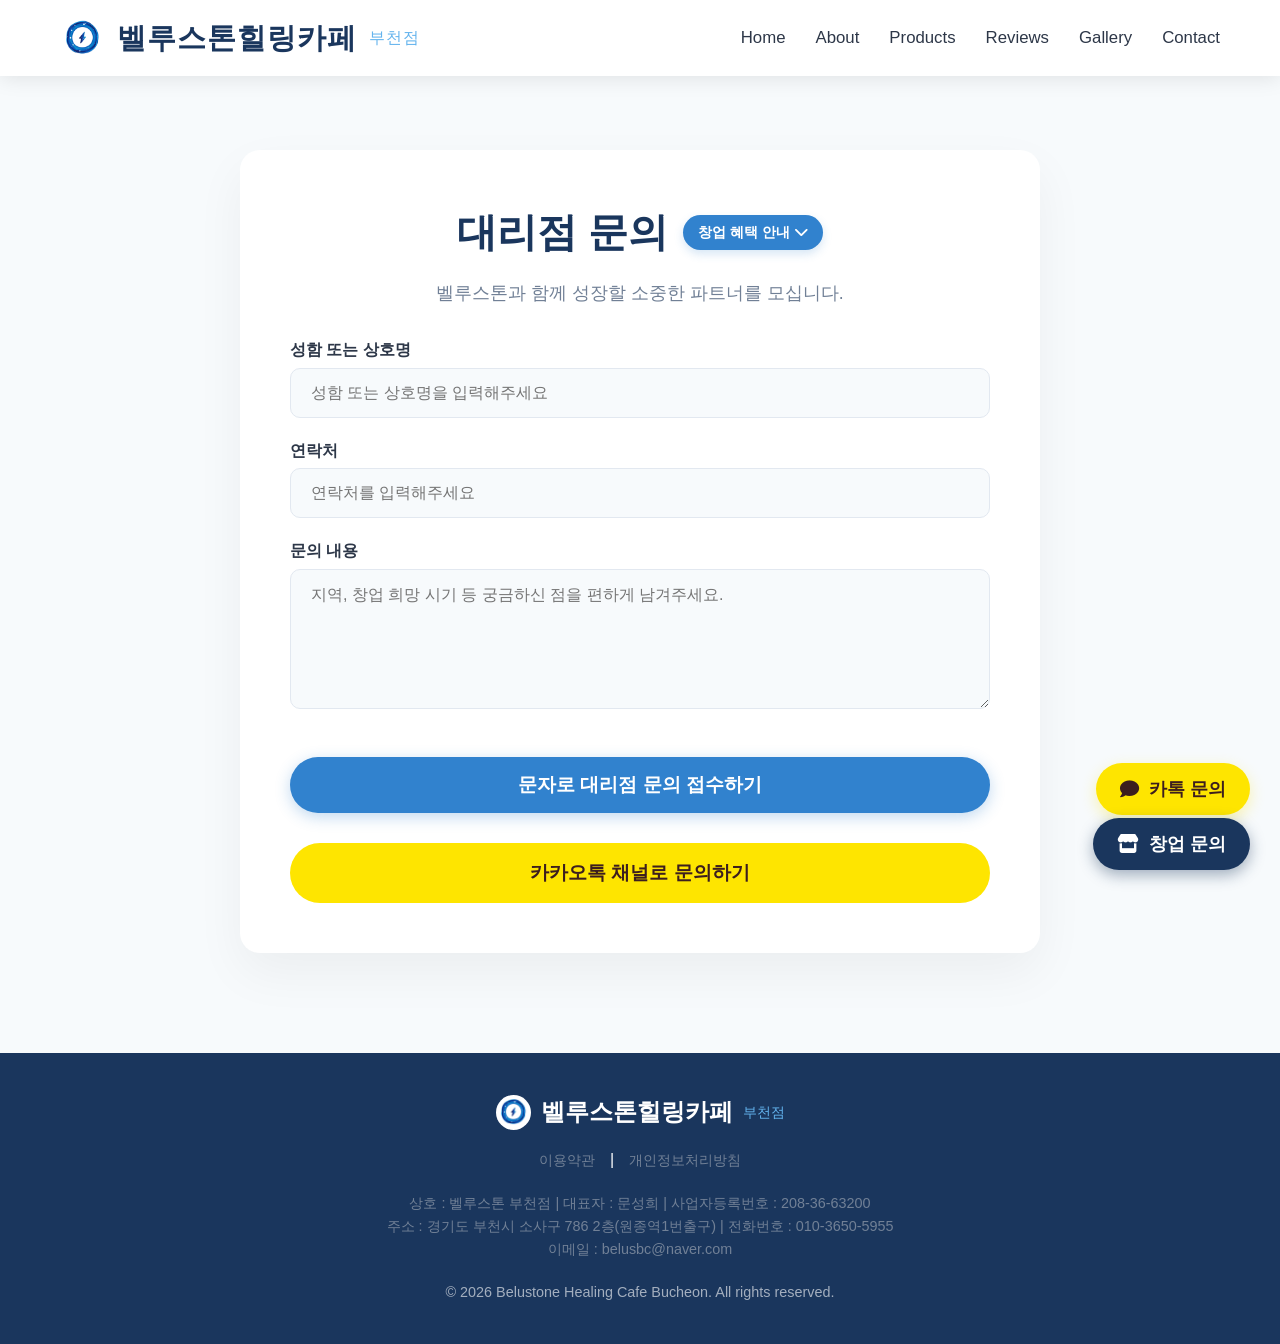
==== agency.html @ fb0eee07 "Update address format and change email to belusbc@naver.com" ====
<!DOCTYPE html>
<html lang="ko">
<head>
    <meta charset="UTF-8">
    <meta name="viewport" content="width=device-width, initial-scale=1.0">
    <!-- SEO Meta Tags -->
    <meta name="description" content="바쁜 일상 속 프라이빗 휴식, 벨루스톤힐링카페 부천점. 스톤테라피, 부천마사지, 괄사, 독소배출, 부천다이어트 효과가 있는 건강 힐링 카페를 원종동에서 경험해 보세요.">
    <meta name="keywords" content="벨루스톤, 힐링카페, 부천 카페, 부천마사지, 부천다이어트, 원종동마사지, 원종역마사지, 괄사, 독소배출, 다이어트, 스톤테라피, 카페 창업, 이너뷰티">
    <meta property="og:title" content="벨루스톤힐링카페 부천점">
    <meta property="og:description" content="바쁜 일상 속 휴식, 벨루스톤힐링카페 부천점에서 힐링하세요.">
    <meta property="og:image" content="https://벨루스톤카페부천점.kr/%EC%B9%B4%ED%86%A1%EC%8D%B8%EB%84%A4%EC%9D%BC.png">
    <meta property="og:url" content="https://벨루스톤카페부천점.kr">
    <title>대리점 문의 | 벨루스톤힐링카페 부천점</title>
    <link href="https://cdnjs.cloudflare.com/ajax/libs/font-awesome/6.0.0/css/all.min.css" rel="stylesheet">
    <link rel="stylesheet" href="style.css">
    <style>
        .agency-section { padding: 150px 0 100px; }
        .agency-container { max-width: 800px; margin: 0 auto; background: white; padding: 50px; border-radius: 20px; box-shadow: 0 20px 50px rgba(0,0,0,0.05); }
    </style>
    <link rel="icon" href="벨루스톤마크.png">
</head>
<body class="page-products">
    <!-- Header -->
    <header id="header" class="scrolled-always">
        <div class="nav-container">
            <a href="index.html" class="logo">
                <img src="벨루스톤마크.png" alt="벨루스톤힐링카페 로고" class="logo-img">
                벨루스톤힐링카페 <span>부천점</span>
            </a>
            <div class="mobile-menu-btn"><i class="fas fa-bars"></i></div>
            <nav class="nav-links">
                <a href="index.html#home">Home</a>
                <a href="index.html#about">About</a>
                <a href="products.html">Products</a>
                <a href="reviews.html">Reviews</a>
                <a href="gallery.html">Gallery</a>
                <a href="index.html#contact">Contact</a>
            </nav>
        </div>
    </header>

    <!-- Agency Form Section -->
    <section class="agency-section bg-light">
        <div class="container">
            <div class="agency-container">
                <div class="section-title" style="margin-bottom: 30px;">
                    <div style="display: flex; align-items: center; justify-content: center; gap: 15px; margin-bottom: 15px;">
                        <h2 style="margin-bottom: 0;">대리점 문의</h2>
                        <button id="readMoreBtn" class="btn-primary" style="padding: 8px 15px; font-size: 0.9rem; border-radius: 20px; border: none; cursor: pointer; transition: 0.3s; display: flex; align-items: center; gap: 5px; box-shadow: 0 4px 10px rgba(49, 130, 206, 0.2);">
                            창업 혜택 안내 <i class="fas fa-chevron-down"></i>
                        </button>
                    </div>
                    <p>벨루스톤과 함께 성장할 소중한 파트너를 모십니다.</p>
                </div>

                <div id="startupDetails" class="startup-details" style="display: none; opacity: 0; transition: all 0.5s ease; background: #F8FAFC; padding: 30px; border-radius: 15px; border: 1px solid #E2E8F0; margin-bottom: 30px; text-align: left;">
                    <h3 style="color: var(--primary-color); font-size: 1.5rem; margin-bottom: 20px; text-align: center;">왜 벨루스톤 힐링카페일까요?</h3>
                    
                    <div style="margin-bottom: 20px;">
                        <h4 style="color: #2D3748; font-size: 1.1rem; margin-bottom: 10px; border-bottom: 2px solid var(--primary-color); padding-bottom: 5px; display: inline-block;">✨ 3無 파격 혜택! 양심 프렌차이징</h4>
                        <p style="font-size: 1rem; line-height: 1.6; color: var(--text-main);">
                            가맹비 <b>NO!</b> 인테리어비 <b>NO!</b> 로열티 <b>NO!</b><br>
                            적은 비용으로 확실한 수익 실현이 가능한 <b>초저자본 창업</b> 아이템입니다. 재고 걱정 부담이 없어 초보자도 안심하고 시작할 수 있습니다.
                        </p>
                    </div>

                    <div style="margin-bottom: 20px;">
                        <h4 style="color: #2D3748; font-size: 1.1rem; margin-bottom: 10px; border-bottom: 2px solid var(--primary-color); padding-bottom: 5px; display: inline-block;">💰 탄탄한 3중 수익 구조</h4>
                        <ul style="font-size: 1rem; line-height: 1.6; color: var(--text-main); list-style-type: none; padding-left: 0;">
                            <li><i class="fas fa-check-circle" style="color: var(--primary-color); margin-right: 8px;"></i><b>힐링카페 운영 수익</b></li>
                            <li><i class="fas fa-check-circle" style="color: var(--primary-color); margin-right: 8px;"></i><b>판매 수익</b> (건강기능식품, 화장품, 온열 및 뷰티 관리 제품)</li>
                            <li><i class="fas fa-check-circle" style="color: var(--primary-color); margin-right: 8px;"></i><b>영업 수익</b></li>
                        </ul>
                    </div>

                    <div style="margin-bottom: 20px;">
                        <h4 style="color: #2D3748; font-size: 1.1rem; margin-bottom: 10px; border-bottom: 2px solid var(--primary-color); padding-bottom: 5px; display: inline-block;">📈 특허받은 독점 기술로 평생 사업</h4>
                        <p style="font-size: 1rem; line-height: 1.6; color: var(--text-main);">
                            고령화 시대, 건강에 투자하는 소비자가 급증하고 있습니다.<br>
                            벨루스톤 힐링카페는 누구도 흉내 낼 수 없는 <b>특허받은 독점 온열 기술</b>로 모방 불가의 경쟁력을 갖추고 있습니다. 체계적인 <b>교육 시스템</b>으로 초보자도 전문가로 성장할 수 있습니다.
                        </p>
                    </div>

                    <div style="background: white; padding: 20px; border-radius: 10px; text-align: center; border: 1px solid #E2E8F0;">
                        <h4 style="color: var(--primary-color); font-size: 1.1rem; margin-bottom: 10px;">📅 정기 1박 2일 창업 세미나 안내</h4>
                        <p style="color: var(--text-light); margin-bottom: 0; font-size: 0.95rem;">
                            비전을 직접 눈으로 확인하실 수 있는 <b>세미나</b>가 매월 개최됩니다.<br>
                            아래 폼을 통해 문의를 남겨주시면 자세한 일정과 참가 방법을 안내해 드립니다.
                        </p>
                    </div>
                </div>

                <form class="contact-form" onsubmit="event.preventDefault(); sendAgencySMS();">
                    <div class="form-group">
                        <label style="font-weight: bold; display: block; margin-bottom: 5px;">성함 또는 상호명</label>
                        <input type="text" id="agencyName" placeholder="성함 또는 상호명을 입력해주세요" required>
                    </div>
                    <div class="form-group">
                        <label style="font-weight: bold; display: block; margin-bottom: 5px;">연락처</label>
                        <input type="tel" id="agencyPhone" placeholder="연락처를 입력해주세요" required>
                    </div>
                    <div class="form-group">
                        <label style="font-weight: bold; display: block; margin-bottom: 5px;">문의 내용</label>
                        <textarea id="agencyMessage" rows="6" placeholder="지역, 창업 희망 시기 등 궁금하신 점을 편하게 남겨주세요." required></textarea>
                    </div>
                    <button type="submit" class="btn-primary w-100" style="margin-top: 20px; padding: 15px; font-size: clamp(1rem, 4vw, 1.2rem); word-break: keep-all; white-space: nowrap;">문자로 대리점 문의 접수하기</button>
                    <a href="http://pf.kakao.com/_npxdPX" target="_blank" class="btn-primary w-100" style="margin-top: 10px; padding: 15px; font-size: clamp(1rem, 4vw, 1.2rem); background-color: #FEE500; color: #3C1E1E; text-align: center; display: block; box-shadow: none;">카카오톡 채널로 문의하기</a>
                </form>
            </div>
        </div>
    </section>

    <!-- Footer -->
    <footer>
        <div class="container footer-content">
            <div class="footer-logo">
                <img src="벨루스톤마크.png" alt="벨루스톤힐링카페 로고" class="footer-logo-img">
                벨루스톤힐링카페 <span>부천점</span>
            </div>
            <div style="margin: 15px 0;">
                <a href="terms.html" style="color: var(--text-light); text-decoration: none; margin: 0 10px; font-size: 0.9rem;">이용약관</a> | 
                <a href="privacy.html" style="color: var(--text-light); text-decoration: none; margin: 0 10px; font-size: 0.9rem;">개인정보처리방침</a>
            </div>
                        <div style="margin: 20px 0; line-height: 1.6; font-size: 0.9rem; color: var(--text-light);">
                상호 : 벨루스톤 부천점 | 대표자 : 문성희 | 사업자등록번호 : 208-36-63200<br>
                주소 : 경기도 부천시 소사구 786 2층(원종역1번출구) | 전화번호 : 010-3650-5955<br>
                이메일 : belusbc@naver.com
            </div>
            <p class="copyright">&copy; 2026 Belustone Healing Cafe Bucheon. All rights reserved.</p>
        </div>
    </footer>
    <script src="script.js"></script>
    <script>
        document.getElementById('readMoreBtn').addEventListener('click', function() {
            const details = document.getElementById('startupDetails');
            const icon = this.querySelector('i');
            
            if (details.style.display === 'none') {
                details.style.display = 'block';
                // Trigger reflow for fade in
                setTimeout(() => {
                    details.style.opacity = '1';
                }, 10);
                icon.classList.remove('fa-chevron-down');
                icon.classList.add('fa-chevron-up');
            } else {
                details.style.opacity = '0';
                setTimeout(() => {
                    details.style.display = 'none';
                }, 500);
                icon.classList.remove('fa-chevron-up');
                icon.classList.add('fa-chevron-down');
            }
        });
    </script>

    <!-- Floating Button for KakaoTalk -->
    <a href="http://pf.kakao.com/_npxdPX" target="_blank" class="floating-btn-kakao">
        <i class="fas fa-comment"></i> 카톡 문의
    </a>

    <!-- Floating Button for Franchise -->
    <a href="agency.html" class="floating-btn">
        <i class="fas fa-store"></i> 창업 문의
    </a>
</body>
</html>
---- style.css ----
/* Base Reset & Variables */
:root {
    --primary-color: #1A365D; /* Deep Navy Blue */
    --secondary-color: #3182CE; /* Bright Blue */
    --accent-color: #63B3ED; /* Light Blue */
    --text-main: #2D3748;
    --text-light: #718096;
    --bg-main: #FFFFFF;
    --bg-light: #F7FAFC;
    --bg-gradient: linear-gradient(135deg, #1A365D 0%, #3182CE 100%);
    --font-family: 'Pretendard', -apple-system, BlinkMacSystemFont, "Segoe UI", Roboto, "Helvetica Neue", Arial, sans-serif;
    --transition-smooth: all 0.3s ease-in-out;
}

* {
    margin: 0;
    padding: 0;
    box-sizing: border-box;
}

html {
    scroll-behavior: smooth;
}

body {
    font-family: var(--font-family);
    color: var(--text-main);
    line-height: 1.6;
    background-color: var(--bg-main);
}

a {
    text-decoration: none;
    color: inherit;
}

ul {
    list-style: none;
}

.container {
    max-width: 1200px;
    margin: 0 auto;
    padding: 0 20px;
}

.section-padding {
    padding: 100px 0;
}

.section-title {
    text-align: center;
    margin-bottom: 60px;
}

.section-title h2 {
    font-size: 2.5rem;
    color: var(--primary-color);
    margin-bottom: 15px;
    font-weight: 700;
}

.section-title p {
    font-size: 1.1rem;
    color: var(--text-light);
}

.bg-light {
    background-color: var(--bg-light);
}

/* Buttons */
.btn-primary {
    display: inline-block;
    padding: 15px 35px;
    background-color: var(--secondary-color);
    color: white;
    font-size: 1.1rem;
    font-weight: 600;
    border-radius: 30px;
    border: none;
    cursor: pointer;
    transition: var(--transition-smooth);
    box-shadow: 0 4px 15px rgba(49, 130, 206, 0.3);
}

.btn-primary:hover {
    background-color: var(--primary-color);
    transform: translateY(-2px);
    box-shadow: 0 6px 20px rgba(26, 54, 93, 0.4);
}

.w-100 {
    width: 100%;
}

/* Header */
header {
    position: fixed;
    top: 0;
    left: 0;
    width: 100%;
    z-index: 1000;
    transition: var(--transition-smooth);
    background: transparent;
    padding: 20px 0;
}

header.scrolled {
    background: rgba(255, 255, 255, 0.95);
    backdrop-filter: blur(10px);
    box-shadow: 0 2px 20px rgba(0, 0, 0, 0.1);
    padding: 15px 0;
}

.nav-container {
    max-width: 1200px;
    margin: 0 auto;
    padding: 0 20px;
    display: flex;
    justify-content: space-between;
    align-items: center;
}

.logo {
    display: flex;
    align-items: center;
    gap: 12px;
    font-size: 1.8rem;
    font-weight: 800;
    color: white;
    transition: var(--transition-smooth);
    letter-spacing: 1px;
}

.logo-img {
    height: 45px;
    width: 45px;
    object-fit: contain;
    border-radius: 50%;
    background-color: white; /* Make it pop against blue nav */
    padding: 2px;
}

.logo span {
    font-size: 1rem;
    font-weight: 400;
    color: var(--accent-color);
}

header.scrolled .logo {
    color: var(--primary-color);
}

.nav-links {
    display: flex;
    gap: 30px;
}

.nav-links a {
    font-weight: 500;
    color: white;
    font-size: 1.05rem;
    position: relative;
    transition: var(--transition-smooth);
}

header.scrolled .nav-links a {
    color: var(--text-main);
}

.nav-links a::after {
    content: '';
    position: absolute;
    width: 0;
    height: 2px;
    bottom: -5px;
    left: 0;
    background-color: var(--accent-color);
    transition: var(--transition-smooth);
}

.nav-links a:hover::after,
.nav-links a.active::after {
    width: 100%;
}

header.scrolled .nav-links a:hover,
header.scrolled .nav-links a.active {
    color: var(--primary-color);
}

.mobile-menu-btn {
    display: none;
    font-size: 1.5rem;
    color: white;
    cursor: pointer;
}

header.scrolled .mobile-menu-btn {
    color: var(--primary-color);
}

/* Hero Section */
.hero {
    height: 100vh;
    background: var(--bg-gradient);
    display: flex;
    align-items: center;
    justify-content: center;
    text-align: center;
    position: relative;
    overflow: hidden;
}

/* Adding a subtle overlay effect for the hero */
.hero::before {
    content: '';
    position: absolute;
    top: 0; left: 0; right: 0; bottom: 0;
    background: url('벨루스톤마크.png') no-repeat center center;
    background-size: 50%;
    opacity: 0.1;
    pointer-events: none;
}

.hero::after {
    content: '';
    position: absolute;
    top: 0; left: 0; right: 0; bottom: 0;
    background: radial-gradient(circle at center, rgba(255,255,255,0.05) 0%, rgba(0,0,0,0.4) 100%);
    pointer-events: none;
}

.hero-content {
    position: relative;
    z-index: 1;
    color: white;
    max-width: 800px;
    padding: 0 20px;
}

.hero-content h1 {
    font-size: 4rem;
    font-weight: 800;
    margin-bottom: 20px;
    line-height: 1.2;
    text-shadow: 0 2px 10px rgba(0,0,0,0.2);
}

.hero-content p {
    font-size: 1.3rem;
    margin-bottom: 40px;
    font-weight: 300;
    opacity: 0.9;
}

/* About Section */
.about-grid {
    display: grid;
    grid-template-columns: 1fr 1fr;
    gap: 60px;
    align-items: center;
}

.about-text h3 {
    font-size: 2rem;
    color: var(--primary-color);
    margin-bottom: 20px;
}

.about-text p {
    font-size: 1.1rem;
    color: var(--text-light);
    margin-bottom: 30px;
}

.features-list li {
    margin-bottom: 15px;
    font-size: 1.1rem;
    display: flex;
    align-items: center;
    gap: 10px;
}

.features-list i {
    color: var(--secondary-color);
    font-size: 1.2rem;
}

.about-image-placeholder {
    width: 100%;
    aspect-ratio: 4/3;
    background: linear-gradient(135deg, #E2E8F0 0%, #CBD5E0 100%);
    border-radius: 20px;
    display: flex;
    align-items: center;
    justify-content: center;
    box-shadow: 0 20px 40px rgba(0,0,0,0.05);
    transition: var(--transition-smooth);
}

.about-image-placeholder:hover {
    transform: translateY(-10px);
    box-shadow: 0 30px 60px rgba(26,54,93,0.1);
}

.img-box {
    text-align: center;
    color: var(--text-light);
}

.img-box i {
    font-size: 3rem;
    margin-bottom: 10px;
    color: var(--secondary-color);
    opacity: 0.5;
}

/* Products Section */
.product-grid {
    display: grid;
    grid-template-columns: repeat(auto-fit, minmax(300px, 1fr));
    gap: 30px;
    align-items: center;
}

.product-card {
    background: white;
    border-radius: 20px;
    overflow: hidden;
    box-shadow: 0 10px 30px rgba(0,0,0,0.05);
    transition: var(--transition-smooth);
}

.product-card:hover {
    transform: translateY(-10px);
    box-shadow: 0 20px 40px rgba(49,130,206,0.15);
}

.product-img-placeholder {
    width: 100%;
    height: 250px;
    background: #EDF2F7;
    display: flex;
    flex-direction: column;
    align-items: center;
    justify-content: center;
    color: var(--text-light);
}

.product-img-placeholder i {
    font-size: 2.5rem;
    margin-bottom: 10px;
    color: var(--accent-color);
}

.product-info {
    padding: 30px;
    text-align: center;
}

.product-info h3 {
    font-size: 1.4rem;
    color: var(--primary-color);
    margin-bottom: 15px;
}

.product-info p {
    color: var(--text-light);
}

/* Contact Section */
.contact-wrapper {
    display: grid;
    grid-template-columns: 1fr 1fr;
    gap: 50px;
    background: white;
    border-radius: 20px;
    padding: 50px;
    box-shadow: 0 20px 50px rgba(0,0,0,0.05);
}

.contact-info {
    padding-right: 30px;
}

.contact-info h3 {
    font-size: 1.8rem;
    color: var(--primary-color);
    margin-bottom: 25px;
}

.contact-info p {
    display: flex;
    align-items: center;
    gap: 15px;
    margin-bottom: 20px;
    font-size: 1.1rem;
    color: var(--text-light);
}

.contact-info i {
    color: var(--secondary-color);
    font-size: 1.3rem;
    width: 25px;
    text-align: center;
}

.contact-form {
    display: flex;
    flex-direction: column;
    gap: 20px;
}

.form-group input,
.form-group textarea {
    width: 100%;
    padding: 15px 20px;
    border: 1px solid #E2E8F0;
    border-radius: 10px;
    font-family: inherit;
    font-size: 1rem;
    transition: var(--transition-smooth);
    background: var(--bg-light);
}

.form-group input:focus,
.form-group textarea:focus {
    outline: none;
    border-color: var(--secondary-color);
    background: white;
    box-shadow: 0 0 0 3px rgba(49,130,206,0.1);
}

/* Footer */
footer {
    background-color: var(--primary-color);
    color: white;
    padding: 40px 0;
    text-align: center;
}

.footer-logo {
    display: flex;
    align-items: center;
    justify-content: center;
    gap: 10px;
    font-size: 1.5rem;
    font-weight: 800;
    margin-bottom: 15px;
}

.footer-logo-img {
    height: 35px;
    width: 35px;
    object-fit: contain;
    border-radius: 50%;
    background-color: white;
    padding: 2px;
}

.footer-logo span {
    font-size: 0.9rem;
    font-weight: 400;
    color: var(--accent-color);
}

.copyright {
    color: rgba(255,255,255,0.6);
    font-size: 0.9rem;
}

/* Animations */
.fade-in-section {
    opacity: 0;
    transform: translateY(30px);
    visibility: hidden;
    transition: opacity 0.8s ease-out, transform 0.8s ease-out;
    will-change: opacity, visibility;
}

.fade-in-section.is-visible {
    opacity: 1;
    transform: none;
    visibility: visible;
}

/* Responsive Design */
@media (max-width: 992px) {
    .about-grid, .contact-wrapper {
        grid-template-columns: 1fr;
    }
    
    .hero-content h1 {
        font-size: 3rem;
    }
}

@media (max-width: 768px) {
    .nav-links {
        display: none;
        position: absolute;
        top: 100%;
        left: 0;
        width: 100%;
        background: white;
        flex-direction: column;
        padding: 20px 0;
        box-shadow: 0 10px 20px rgba(0,0,0,0.1);
        text-align: center;
    }

    .nav-links.active {
        display: flex;
    }

    .nav-links a {
        color: var(--text-main);
        padding: 10px 0;
    }

    .mobile-menu-btn {
        display: block;
    }
    
    header.scrolled .mobile-menu-btn {
        color: var(--primary-color);
    }
    
    .hero-content h1 {
        font-size: 2.5rem;
    }
    
    .contact-wrapper {
        padding: 30px;
    }
}

.btn-naver-map:hover {
    background-color: #02b350;
    transform: translateY(-2px);
    box-shadow: 0 6px 15px rgba(3, 199, 90, 0.4);
}

.map-container {
    width: 100%;
    height: 300px;
    border-radius: 15px;
    overflow: hidden;
    box-shadow: 0 10px 20px rgba(0,0,0,0.05);
}

@media (max-width: 768px) {
    .location-section {
        grid-template-columns: 1fr;
    }
    .map-container {
        height: 250px;
    }
}

/* --- Page Specific Styles --- */
.page-products header.scrolled-always {
    background: rgba(255, 255, 255, 0.95);
    backdrop-filter: blur(10px);
    box-shadow: 0 2px 20px rgba(0, 0, 0, 0.1);
    padding: 15px 0;
}
.page-products header.scrolled-always .logo {
    color: var(--primary-color);
}
.page-products header.scrolled-always .nav-links a {
    color: var(--text-main);
}
.page-products header.scrolled-always .nav-links a:hover,
.page-products header.scrolled-always .nav-links a.active {
    color: var(--primary-color);
}
.page-products header.scrolled-always .mobile-menu-btn {
    color: var(--primary-color);
}

.page-header {
    padding: 150px 0 80px;
    text-align: center;
    border-bottom: 1px solid #E2E8F0;
}
.page-header h1 {
    font-size: 3rem;
    color: var(--primary-color);
    margin-bottom: 15px;
}
.page-header p {
    font-size: 1.2rem;
    color: var(--text-light);
}

/* Gallery Grid System */
.gallery-grid {
    display: grid;
    grid-template-columns: repeat(auto-fill, minmax(280px, 1fr));
    gap: 30px;
}

.gallery-item {
    position: relative;
    width: 100%;
    aspect-ratio: 1 / 1; /* Force perfect square (1:1 ratio) */
    border-radius: 20px;
    overflow: hidden;
    background: white;
    box-shadow: 0 10px 25px rgba(0,0,0,0.05);
    transition: var(--transition-smooth);
    cursor: pointer;
}

.gallery-item img {
    width: 100%;
    height: 100%;
    object-fit: cover; /* Crop gracefully to fill the square */
    object-position: center;
    transition: transform 0.5s ease;
}

/* Premium Hover Effect */
.gallery-item:hover {
    box-shadow: 0 20px 40px rgba(49, 130, 206, 0.15);
}

.gallery-item:hover img {
    transform: scale(1.08); /* Slight zoom in on hover */
}

/* Fallback for broken images (if needed before upload) */
.gallery-item::before {
    content: '\f03e'; /* FontAwesome image icon */
    font-family: 'Font Awesome 6 Free';
    font-weight: 900;
    position: absolute;
    top: 50%;
    left: 50%;
    transform: translate(-50%, -50%);
    font-size: 3rem;
    color: #CBD5E0;
    z-index: -1;
}

/* Responsive adjustments for gallery */
@media (max-width: 768px) {
    .gallery-grid {
        grid-template-columns: repeat(auto-fill, minmax(220px, 1fr));
        gap: 20px;
    }
}
@media (max-width: 480px) {
    .gallery-grid {
        grid-template-columns: 1fr;
    }
}

/* --- About Section Store Gallery & Map --- */
.mt-50 {
    margin-top: 50px;
}

.store-gallery {
    display: grid;
    grid-template-columns: repeat(2, 1fr);
    gap: 15px;
}

.gallery-item-small {
    position: relative;
    aspect-ratio: 4 / 3;
    border-radius: 15px;
    overflow: hidden;
    box-shadow: 0 4px 10px rgba(0,0,0,0.1);
}

.gallery-item-small img {
    width: 100%;
    height: 100%;
    object-fit: cover;
    transition: transform 0.3s ease;
}

.gallery-item-small:hover img {
    transform: scale(1.05);
}

.location-section {
    display: grid;
    grid-template-columns: 1fr 1fr;
    gap: 40px;
    background: #F8FAFC;
    padding: 40px;
    border-radius: 20px;
    align-items: center;
}

.location-info h3 {
    font-size: 1.8rem;
    color: var(--primary-color);
    margin-bottom: 20px;
}

.location-info p {
    font-size: 1.1rem;
    color: var(--text-main);
    margin-bottom: 10px;
}

.btn-naver-map {
    display: inline-block;
    margin-top: 20px;
    padding: 12px 25px;
    background-color: #03C75A; /* Naver Green */
    color: white;
    font-weight: 700;
    border-radius: 8px;
    transition: var(--transition-smooth);
    box-shadow: 0 4px 10px rgba(3, 199, 90, 0.3);
}

.btn-naver-map:hover {
    background-color: #02b350;
    transform: translateY(-2px);
    box-shadow: 0 6px 15px rgba(3, 199, 90, 0.4);
}

.map-container {
    width: 100%;
    height: 300px;
    border-radius: 15px;
    overflow: hidden;
    box-shadow: 0 10px 20px rgba(0,0,0,0.05);
}

@media (max-width: 768px) {
    .location-section {
        grid-template-columns: 1fr;
    }
    .map-container {
        height: 250px;
    }
}

/* --- Page Specific Styles --- */
.page-products header.scrolled-always {
    background: rgba(255, 255, 255, 0.95);
    backdrop-filter: blur(10px);
    box-shadow: 0 2px 20px rgba(0, 0, 0, 0.1);
    padding: 15px 0;
}
.page-products header.scrolled-always .logo {
    color: var(--primary-color);
}
.page-products header.scrolled-always .nav-links a {
    color: var(--text-main);
}
.page-products header.scrolled-always .nav-links a:hover,
.page-products header.scrolled-always .nav-links a.active {
    color: var(--primary-color);
}
.page-products header.scrolled-always .mobile-menu-btn {
    color: var(--primary-color);
}

.page-header {
    padding: 150px 0 80px;
    text-align: center;
    border-bottom: 1px solid #E2E8F0;
}
.page-header h1 {
    font-size: 3rem;
    color: var(--primary-color);
    margin-bottom: 15px;
}
.page-header p {
    font-size: 1.2rem;
    color: var(--text-light);
}

/* Gallery Grid System */
.gallery-grid {
    display: grid;
    grid-template-columns: repeat(auto-fill, minmax(280px, 1fr));
    gap: 30px;
}

.gallery-item {
    position: relative;
    width: 100%;
    aspect-ratio: 1 / 1; /* Force perfect square (1:1 ratio) */
    border-radius: 20px;
    overflow: hidden;
    background: white;
    box-shadow: 0 10px 25px rgba(0,0,0,0.05);
    transition: var(--transition-smooth);
    cursor: pointer;
}

.gallery-item img {
    width: 100%;
    height: 100%;
    object-fit: cover; /* Crop gracefully to fill the square */
    object-position: center;
    transition: transform 0.5s ease;
}

/* Premium Hover Effect */
.gallery-item:hover {
    box-shadow: 0 20px 40px rgba(49, 130, 206, 0.15);
}

.gallery-item:hover img {
    transform: scale(1.08); /* Slight zoom in on hover */
}

/* Fallback for broken images (if needed before upload) */
.gallery-item::before {
    content: '\f03e'; /* FontAwesome image icon */
    font-family: 'Font Awesome 6 Free';
    font-weight: 900;
    position: absolute;
    top: 50%;
    left: 50%;
    transform: translate(-50%, -50%);
    font-size: 3rem;
    color: #CBD5E0;
    z-index: -1;
}

/* Responsive adjustments for gallery */
@media (max-width: 768px) {
    .gallery-grid {
        grid-template-columns: repeat(auto-fill, minmax(220px, 1fr));
        gap: 20px;
    }
}
@media (max-width: 480px) {
    .gallery-grid {
        grid-template-columns: 1fr;
    }
}

/* --- About Section Store Gallery & Map --- */
.mt-50 {
    margin-top: 50px;
}

.store-gallery {
    display: grid;
    grid-template-columns: repeat(2, 1fr);
    gap: 15px;
}

.gallery-item-small {
    position: relative;
    aspect-ratio: 4 / 3;
    border-radius: 15px;
    overflow: hidden;
    box-shadow: 0 4px 10px rgba(0,0,0,0.1);
}

.gallery-item-small img {
    width: 100%;
    height: 100%;
    object-fit: cover;
    transition: transform 0.3s ease;
}

.gallery-item-small:hover img {
    transform: scale(1.05);
}

.location-section {
    display: grid;
    grid-template-columns: 1fr 1fr;
    gap: 40px;
    background: #F8FAFC;
    padding: 40px;
    border-radius: 20px;
    align-items: center;
}

.location-info h3 {
    font-size: 1.8rem;
    color: var(--primary-color);
    margin-bottom: 20px;
}

.location-info p {
    font-size: 1.1rem;
    color: var(--text-main);
    margin-bottom: 10px;
}

.btn-naver-map {
    display: inline-block;
    margin-top: 20px;
    padding: 12px 25px;
    background-color: #03C75A; /* Naver Green */
    color: white;
    font-weight: 700;
    border-radius: 8px;
    transition: var(--transition-smooth);
    box-shadow: 0 4px 10px rgba(3, 199, 90, 0.3);
}

.btn-naver-map:hover {
    background-color: #02b350;
    transform: translateY(-2px);
    box-shadow: 0 6px 15px rgba(3, 199, 90, 0.4);
}

.map-container {
    width: 100%;
    height: 300px;
    border-radius: 15px;
    overflow: hidden;
    box-shadow: 0 10px 20px rgba(0,0,0,0.05);
}

@media (max-width: 768px) {
    .location-section {
        grid-template-columns: 1fr;
    }
    .map-container {
        height: 250px;
    }
}

/* --- Floating Button & Modal --- */
.floating-btn {
    position: fixed;
    bottom: 30px;
    right: 30px;
    background-color: var(--primary-color);
    color: white;
    border: none;
    padding: 12px 24px;
    border-radius: 30px;
    font-size: 1.1rem;
    font-weight: 800;
    cursor: pointer;
    box-shadow: 0 5px 15px rgba(26, 54, 93, 0.4);
    z-index: 1000;
    transition: var(--transition-smooth);
    display: flex;
    align-items: center;
    gap: 10px;
}
.floating-btn i {
    font-size: 1.2rem;
}
.floating-btn:hover {
    transform: translateY(-3px);
    box-shadow: 0 8px 20px rgba(26, 54, 93, 0.6);
}

.modal {
    display: none;
    position: fixed;
    z-index: 2000;
    left: 20px;
    top: 100px;
    width: auto;
    height: auto;
    background-color: transparent;
    backdrop-filter: none;
    pointer-events: none;
}
.modal.show {
    display: block;
}
.modal-content {
    background-color: transparent;
    padding: 0;
    border-radius: 15px;
    width: 300px;
    max-width: 100%;
    position: relative;
    box-shadow: 0 15px 40px rgba(0,0,0,0.3);
    animation: modalFadeIn 0.3s;
    pointer-events: auto;
}
@keyframes modalFadeIn {
    from { opacity: 0; transform: translateY(-20px); }
    to { opacity: 1; transform: translateY(0); }
}
.close-btn {
    position: absolute;
    top: -35px;
    right: 0px;
    font-size: 2.5rem;
    font-weight: bold;
    cursor: pointer;
    color: var(--primary-color);
    transition: var(--transition-smooth);
    background: white;
    width: 30px;
    height: 30px;
    line-height: 25px;
    text-align: center;
    border-radius: 50%;
    box-shadow: 0 2px 10px rgba(0,0,0,0.2);
}
.close-btn:hover {
    color: red;
}
.modal-content h2 {
    color: var(--primary-color);
    margin-bottom: 10px;
}
.modal-content p {
    color: var(--text-light);
    margin-bottom: 25px;
}
@media (max-width: 768px) {
    .floating-btn {
        bottom: 20px;
        right: 20px;
        padding: 10px 18px;
        font-size: 1rem;
    }
    .floating-btn i {
        font-size: 1.1rem;
    }
}

/* --- Kakao Floating Button --- */
.floating-btn-kakao {
    position: fixed;
    bottom: 85px;
    right: 30px;
    background-color: #FEE500;
    color: #3C1E1E;
    border: none;
    padding: 12px 24px;
    border-radius: 30px;
    font-size: 1.1rem;
    font-weight: 800;
    cursor: pointer;
    box-shadow: 0 5px 15px rgba(254, 229, 0, 0.3);
    z-index: 1000;
    transition: var(--transition-smooth);
    display: flex;
    align-items: center;
    gap: 10px;
}
.floating-btn-kakao i {
    font-size: 1.2rem;
}
.floating-btn-kakao:hover {
    transform: translateY(-3px);
    box-shadow: 0 8px 20px rgba(254, 229, 0, 0.5);
}
@media (max-width: 768px) {
    .floating-btn-kakao {
        bottom: 70px;
        right: 20px;
        padding: 10px 18px;
        font-size: 1rem;
    }
    .floating-btn-kakao i {
        font-size: 1.1rem;
    }
}
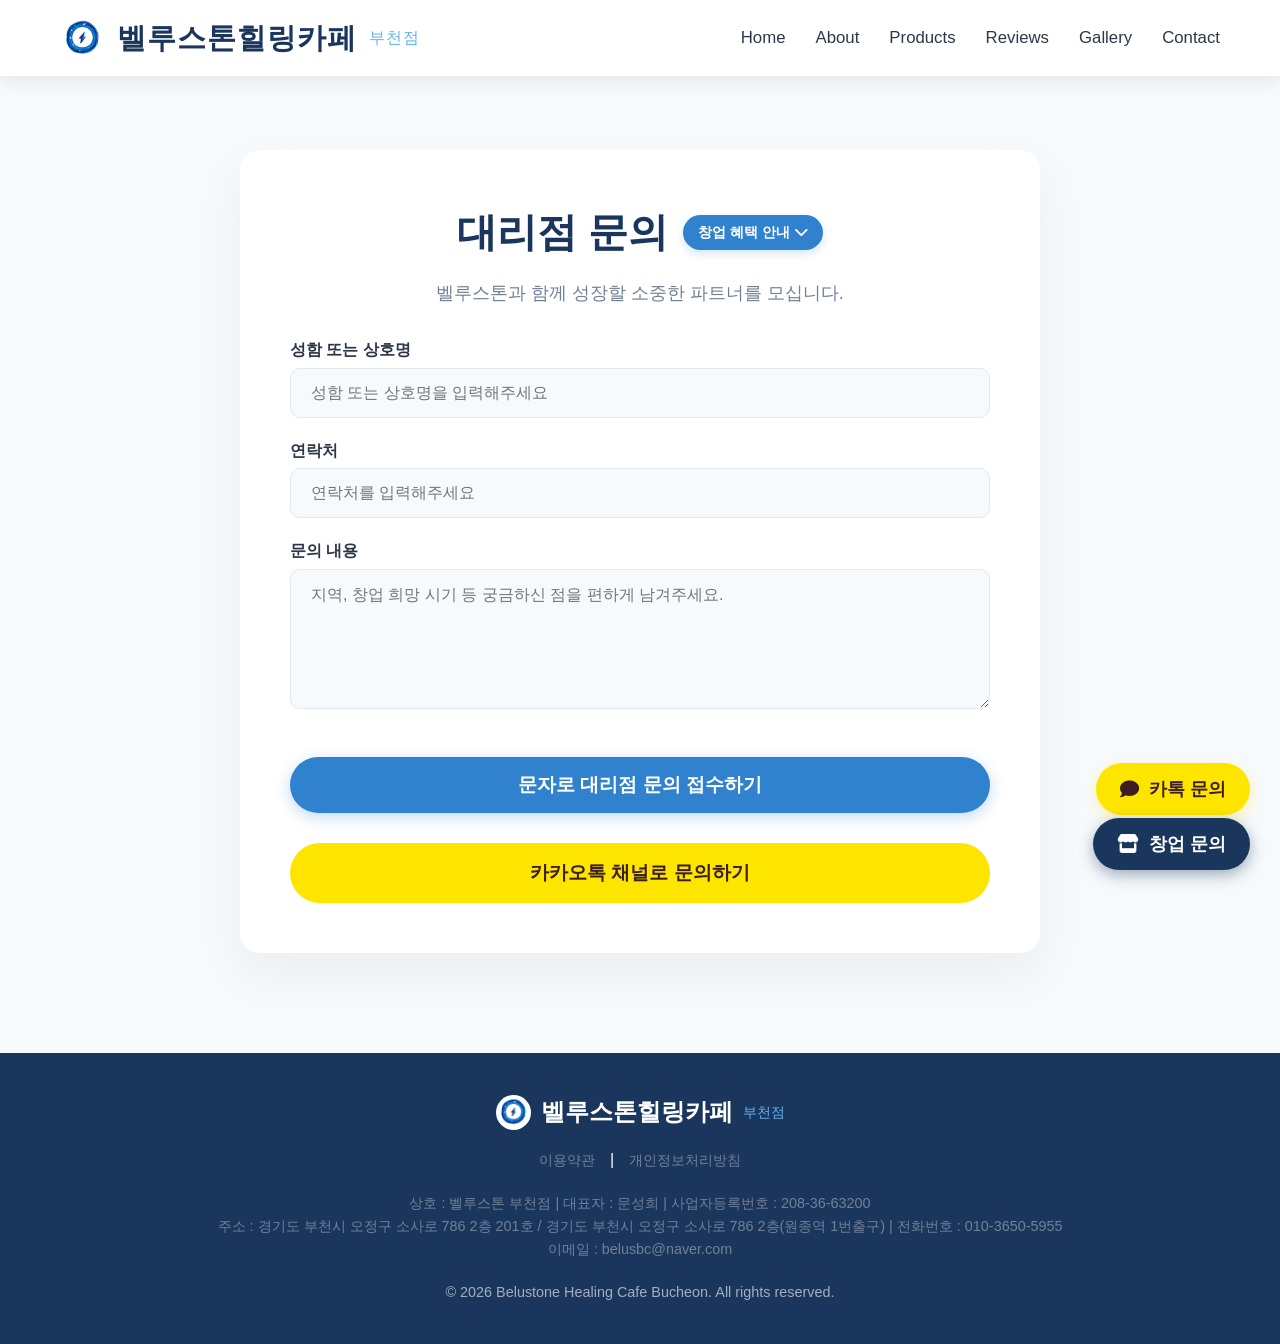
==== commit f69cd3fd: "Update address to side-by-side format globally" ====
--- a/agency.html
+++ b/agency.html
@@ -123,7 +123,7 @@
             </div>
                         <div style="margin: 20px 0; line-height: 1.6; font-size: 0.9rem; color: var(--text-light);">
                 상호 : 벨루스톤 부천점 | 대표자 : 문성희 | 사업자등록번호 : 208-36-63200<br>
-                주소 : 경기도 부천시 소사구 786 2층(원종역1번출구) | 전화번호 : 010-3650-5955<br>
+                주소 : 경기도 부천시 오정구 소사로 786 2층 201호 / 경기도 부천시 오정구 소사로 786 2층(원종역 1번출구) | 전화번호 : 010-3650-5955<br>
                 이메일 : belusbc@naver.com
             </div>
             <p class="copyright">&copy; 2026 Belustone Healing Cafe Bucheon. All rights reserved.</p>
